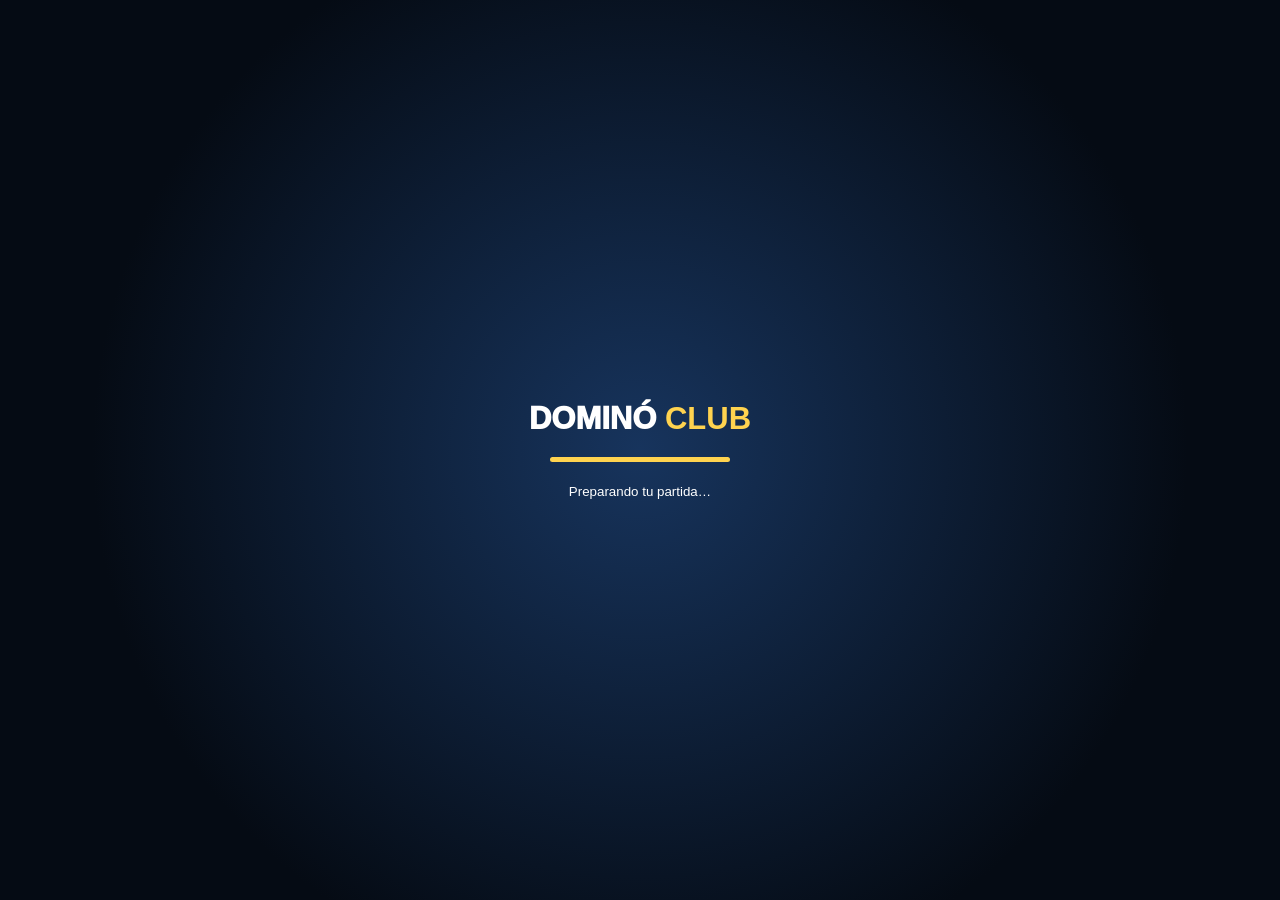
==== index.html @ 1cfa8d62 "Unifica portada de Dominó Club y accesos a juegos" ====
<!doctype html><html lang="es"><head><meta charset="utf-8"><meta name="viewport" content="width=device-width,initial-scale=1,viewport-fit=cover"><meta name="theme-color" content="#07111f"><title>Dominó Club</title><style>
*{box-sizing:border-box}body{margin:0;background:linear-gradient(180deg,#07111f,#0c1728 55%,#08101c);color:#fff;font-family:Arial,sans-serif;min-height:100vh}.splash{position:fixed;inset:0;z-index:99;background:radial-gradient(circle,#17345d,#050b14 70%);display:grid;place-items:center;text-align:center;transition:.35s}.splash.hide{opacity:0;visibility:hidden}.logo{font-size:31px;font-weight:1000}.logo b{color:#ffd34f}.loader{width:180px;height:5px;background:#ffffff1a;border-radius:8px;margin:20px auto;overflow:hidden}.loader i{display:block;height:100%;background:#ffd34f;animation:load 1.45s ease forwards}@keyframes load{from{width:0}to{width:100%}}.app{max-width:560px;margin:auto;padding:14px 14px 92px}.top{display:flex;justify-content:space-between;align-items:center}.account{display:flex;align-items:center;gap:8px;background:#111f34;border:1px solid #293a56;border-radius:24px;padding:4px 5px 4px 11px}.balance{font-weight:900;color:#ffd24d}.profile{width:38px;height:38px;border-radius:50%;border:2px solid #ffd24d;background:#1a2b45;color:white;font-weight:900}.hero{margin:18px 0 14px;background:linear-gradient(135deg,#263e6c,#121c31);border:1px solid #40577d;border-radius:22px;padding:18px}.hero small{color:#ffd24d;font-weight:900}.hero h1{font-size:25px;margin:7px 0}.hero p{margin:0;color:#b8c5d8}.section{display:flex;justify-content:space-between;margin:18px 2px 10px}.section h2{font-size:18px;margin:0}.section span{font-size:12px;color:#8293ad}.games{display:grid;grid-template-columns:1fr 1fr;gap:11px}.game{position:relative;text-decoration:none;color:white;border-radius:20px;padding:15px;min-height:180px;border:1px solid #ffffff25;overflow:hidden;box-shadow:0 12px 28px #0006}.game.big{grid-column:1/-1}.dom{background:radial-gradient(circle at 80% 35%,#28b98b55,transparent 35%),linear-gradient(145deg,#087052,#082d2a)}.slot{background:radial-gradient(circle at 70% 35%,#ffdc7050,transparent 35%),linear-gradient(145deg,#7b326e,#281744)}.ludo{background:radial-gradient(circle at 75% 30%,#58a7ff55,transparent 35%),linear-gradient(145deg,#175d9e,#182b4e)}.art{height:94px;margin-top:8px;display:flex;align-items:center;justify-content:center;filter:drop-shadow(0 8px 9px #0008)}.dom-art{position:relative}.domino-tile{width:42px;height:76px;border-radius:8px;background:linear-gradient(145deg,#fffdf0,#d9cba8);border:2px solid #fff3c7;box-shadow:inset -4px -5px 7px #8c8068,0 6px 9px #0009;position:relative}.domino-tile:after{content:"";position:absolute;left:4px;right:4px;top:50%;height:2px;background:#241b14}.domino-tile:before{content:"••  •••";white-space:pre-wrap;position:absolute;inset:7px;color:#16110d;font-size:18px;line-height:29px;text-align:center}.domino-tile:nth-child(1){transform:rotate(-24deg) translate(10px,6px)}.domino-tile:nth-child(2){transform:rotate(8deg);z-index:2}.domino-tile:nth-child(3){transform:rotate(26deg) translate(-9px,7px)}.crown-art{font-size:68px;text-shadow:0 0 18px #ffdf61,0 5px 0 #9c4e00}.ludo-art{gap:15px}.pawn{width:38px;height:50px;border-radius:50% 50% 42% 42%;position:relative;box-shadow:inset 5px 5px 7px #fff6,inset -6px -7px 8px #0004,0 7px 8px #0008}.pawn:before{content:"";position:absolute;width:28px;height:28px;border-radius:50%;left:5px;top:-14px;background:inherit;box-shadow:inset 4px 4px 5px #fff6,inset -4px -4px 5px #0004}.pawn:after{content:"";position:absolute;left:-7px;right:-7px;bottom:-6px;height:12px;border-radius:50%;background:inherit}.pawn.red{background:#ff334f}.pawn.blue{background:#1b9cff}.slot .art{font-size:55px}.ludo .art{letter-spacing:-15px}.game h3{font-size:21px;margin:5px 0}.game p{font-size:12px;color:#e6edf7;margin:0;max-width:72%}.tag{font-size:9px;font-weight:900;background:#ffffff1c;padding:5px 7px;border-radius:12px}.play{position:absolute;right:12px;bottom:12px;width:38px;height:38px;border-radius:50%;background:white;color:#111;display:grid;place-items:center;font-size:24px}.promo{margin-top:12px;border:1px solid #715d28;background:linear-gradient(135deg,#3a2c10,#171b27);border-radius:18px;padding:14px;display:flex;justify-content:space-between}.promo b{color:#ffd24d}.promo small{display:block;color:#aeb8c8;margin-top:4px}.nav{position:fixed;left:50%;transform:translateX(-50%);bottom:0;width:min(560px,100%);display:flex;justify-content:space-around;background:#091322f2;border-top:1px solid #263752;padding:10px 3px calc(9px + env(safe-area-inset-bottom));backdrop-filter:blur(12px)}.nav span{display:grid;text-align:center;gap:3px;color:#94a4bb;font-size:9px}.nav i{font-style:normal;font-size:19px}.nav .active{color:#ffd24d}
</style></head><body><div class="splash" id="splash"><div><div class="logo">DOMINÓ <b>CLUB</b></div><div class="loader"><i></i></div><small>Preparando tu partida…</small></div></div><main class="app"><header class="top"><div class="logo" style="font-size:22px">DOMINÓ <b>CLUB</b></div><div class="account"><span class="balance">🪙 10,000</span><button class="profile">F</button></div></header><section class="hero"><small>JUEGA · COMPITE · GANA</small><h1>Tu club de juegos</h1><p>Partidas, premios y eventos en un solo lugar.</p></section><div class="section"><h2>Juegos</h2><span>3 disponibles</span></div><section class="games"><a class="game dom big" href="domino.html"><span class="tag">MESAS Y TORNEOS</span><div class="art dom-art"><i class="domino-tile"></i><i class="domino-tile"></i><i class="domino-tile"></i></div><h3>Dominó</h3><p>Juega online, con amigos o crea tu sala.</p><span class="play">›</span></a><a class="game slot" href="slot.html"><span class="tag">CASCADAS</span><div class="art crown-art">♛</div><h3>Slots</h3><p>Coronas, premios y giros gratis.</p><span class="play">›</span></a><a class="game ludo" href="ludo.html"><span class="tag">VERSUS</span><div class="art ludo-art"><i class="pawn red"></i><b style="font-size:25px;color:#ffd24d">VS</b><i class="pawn blue"></i></div><h3>Ludo</h3><p>Lanza el dado y lleva tus fichas a casa.</p><span class="play">›</span></a></section><section class="promo"><div><b>🎡 Bono diario · 10 premios</b><small>Giros, monedas y multiplicadores.</small></div><strong>›</strong></section></main><nav class="nav"><span class="active"><i>⌂</i>Inicio</span><span><i>🎡</i>Bonos</span><span><i>🎟️</i>Pase</span><span><i>📜</i>Historial</span><span><i>❓</i>Soporte</span><span><i>●</i>Perfil</span></nav><script>setTimeout(()=>document.getElementById('splash').classList.add('hide'),2500)</script></body></html>
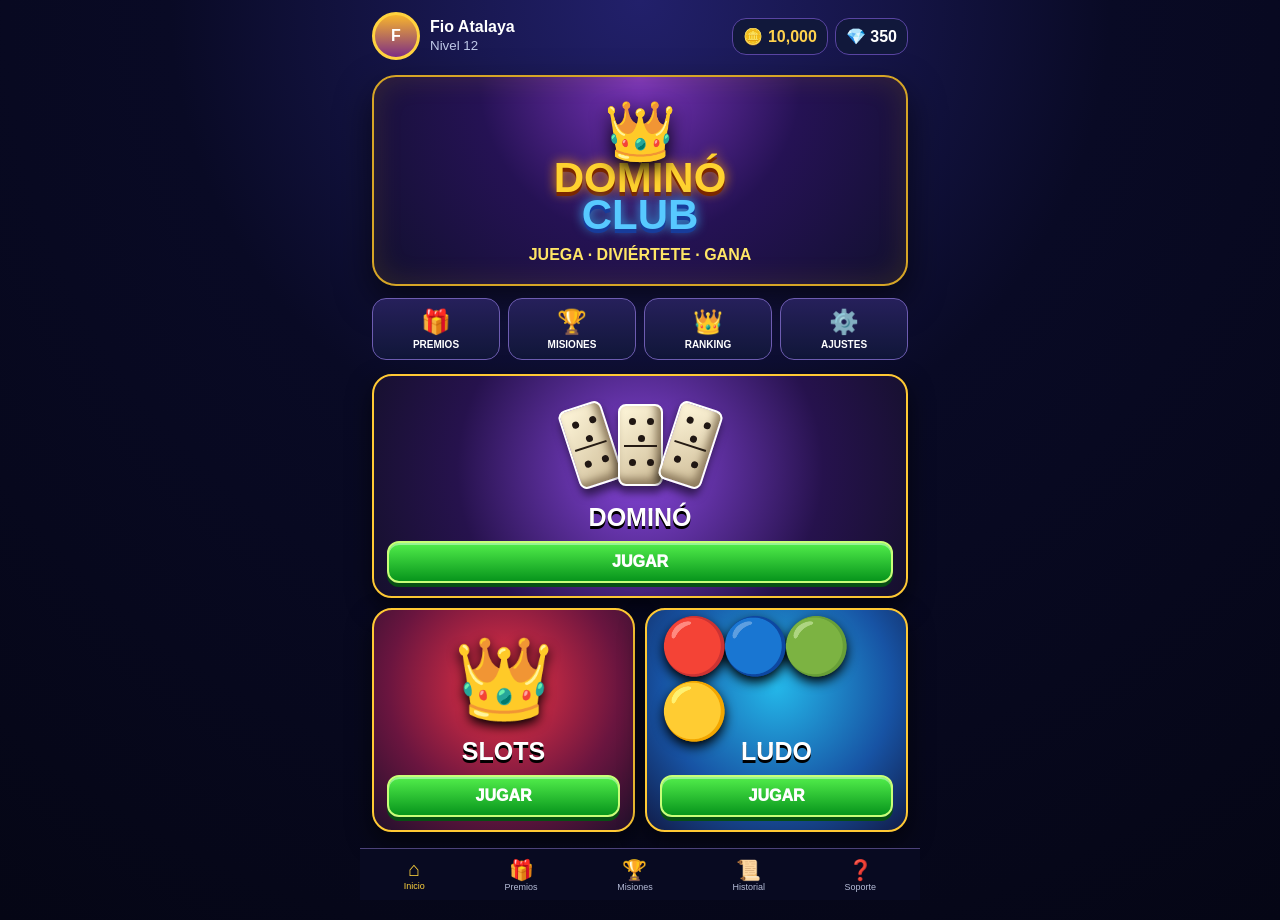
==== commit 8a13d3f8: "Rediseña portada con estilo visual premium aprobado" ====
--- a/index.html
+++ b/index.html
@@ -1,3 +1,3 @@
-<!doctype html><html lang="es"><head><meta charset="utf-8"><meta name="viewport" content="width=device-width,initial-scale=1,viewport-fit=cover"><meta name="theme-color" content="#07111f"><title>Dominó Club</title><style>
-*{box-sizing:border-box}body{margin:0;background:linear-gradient(180deg,#07111f,#0c1728 55%,#08101c);color:#fff;font-family:Arial,sans-serif;min-height:100vh}.splash{position:fixed;inset:0;z-index:99;background:radial-gradient(circle,#17345d,#050b14 70%);display:grid;place-items:center;text-align:center;transition:.35s}.splash.hide{opacity:0;visibility:hidden}.logo{font-size:31px;font-weight:1000}.logo b{color:#ffd34f}.loader{width:180px;height:5px;background:#ffffff1a;border-radius:8px;margin:20px auto;overflow:hidden}.loader i{display:block;height:100%;background:#ffd34f;animation:load 1.45s ease forwards}@keyframes load{from{width:0}to{width:100%}}.app{max-width:560px;margin:auto;padding:14px 14px 92px}.top{display:flex;justify-content:space-between;align-items:center}.account{display:flex;align-items:center;gap:8px;background:#111f34;border:1px solid #293a56;border-radius:24px;padding:4px 5px 4px 11px}.balance{font-weight:900;color:#ffd24d}.profile{width:38px;height:38px;border-radius:50%;border:2px solid #ffd24d;background:#1a2b45;color:white;font-weight:900}.hero{margin:18px 0 14px;background:linear-gradient(135deg,#263e6c,#121c31);border:1px solid #40577d;border-radius:22px;padding:18px}.hero small{color:#ffd24d;font-weight:900}.hero h1{font-size:25px;margin:7px 0}.hero p{margin:0;color:#b8c5d8}.section{display:flex;justify-content:space-between;margin:18px 2px 10px}.section h2{font-size:18px;margin:0}.section span{font-size:12px;color:#8293ad}.games{display:grid;grid-template-columns:1fr 1fr;gap:11px}.game{position:relative;text-decoration:none;color:white;border-radius:20px;padding:15px;min-height:180px;border:1px solid #ffffff25;overflow:hidden;box-shadow:0 12px 28px #0006}.game.big{grid-column:1/-1}.dom{background:radial-gradient(circle at 80% 35%,#28b98b55,transparent 35%),linear-gradient(145deg,#087052,#082d2a)}.slot{background:radial-gradient(circle at 70% 35%,#ffdc7050,transparent 35%),linear-gradient(145deg,#7b326e,#281744)}.ludo{background:radial-gradient(circle at 75% 30%,#58a7ff55,transparent 35%),linear-gradient(145deg,#175d9e,#182b4e)}.art{height:94px;margin-top:8px;display:flex;align-items:center;justify-content:center;filter:drop-shadow(0 8px 9px #0008)}.dom-art{position:relative}.domino-tile{width:42px;height:76px;border-radius:8px;background:linear-gradient(145deg,#fffdf0,#d9cba8);border:2px solid #fff3c7;box-shadow:inset -4px -5px 7px #8c8068,0 6px 9px #0009;position:relative}.domino-tile:after{content:"";position:absolute;left:4px;right:4px;top:50%;height:2px;background:#241b14}.domino-tile:before{content:"••  •••";white-space:pre-wrap;position:absolute;inset:7px;color:#16110d;font-size:18px;line-height:29px;text-align:center}.domino-tile:nth-child(1){transform:rotate(-24deg) translate(10px,6px)}.domino-tile:nth-child(2){transform:rotate(8deg);z-index:2}.domino-tile:nth-child(3){transform:rotate(26deg) translate(-9px,7px)}.crown-art{font-size:68px;text-shadow:0 0 18px #ffdf61,0 5px 0 #9c4e00}.ludo-art{gap:15px}.pawn{width:38px;height:50px;border-radius:50% 50% 42% 42%;position:relative;box-shadow:inset 5px 5px 7px #fff6,inset -6px -7px 8px #0004,0 7px 8px #0008}.pawn:before{content:"";position:absolute;width:28px;height:28px;border-radius:50%;left:5px;top:-14px;background:inherit;box-shadow:inset 4px 4px 5px #fff6,inset -4px -4px 5px #0004}.pawn:after{content:"";position:absolute;left:-7px;right:-7px;bottom:-6px;height:12px;border-radius:50%;background:inherit}.pawn.red{background:#ff334f}.pawn.blue{background:#1b9cff}.slot .art{font-size:55px}.ludo .art{letter-spacing:-15px}.game h3{font-size:21px;margin:5px 0}.game p{font-size:12px;color:#e6edf7;margin:0;max-width:72%}.tag{font-size:9px;font-weight:900;background:#ffffff1c;padding:5px 7px;border-radius:12px}.play{position:absolute;right:12px;bottom:12px;width:38px;height:38px;border-radius:50%;background:white;color:#111;display:grid;place-items:center;font-size:24px}.promo{margin-top:12px;border:1px solid #715d28;background:linear-gradient(135deg,#3a2c10,#171b27);border-radius:18px;padding:14px;display:flex;justify-content:space-between}.promo b{color:#ffd24d}.promo small{display:block;color:#aeb8c8;margin-top:4px}.nav{position:fixed;left:50%;transform:translateX(-50%);bottom:0;width:min(560px,100%);display:flex;justify-content:space-around;background:#091322f2;border-top:1px solid #263752;padding:10px 3px calc(9px + env(safe-area-inset-bottom));backdrop-filter:blur(12px)}.nav span{display:grid;text-align:center;gap:3px;color:#94a4bb;font-size:9px}.nav i{font-style:normal;font-size:19px}.nav .active{color:#ffd24d}
-</style></head><body><div class="splash" id="splash"><div><div class="logo">DOMINÓ <b>CLUB</b></div><div class="loader"><i></i></div><small>Preparando tu partida…</small></div></div><main class="app"><header class="top"><div class="logo" style="font-size:22px">DOMINÓ <b>CLUB</b></div><div class="account"><span class="balance">🪙 10,000</span><button class="profile">F</button></div></header><section class="hero"><small>JUEGA · COMPITE · GANA</small><h1>Tu club de juegos</h1><p>Partidas, premios y eventos en un solo lugar.</p></section><div class="section"><h2>Juegos</h2><span>3 disponibles</span></div><section class="games"><a class="game dom big" href="domino.html"><span class="tag">MESAS Y TORNEOS</span><div class="art dom-art"><i class="domino-tile"></i><i class="domino-tile"></i><i class="domino-tile"></i></div><h3>Dominó</h3><p>Juega online, con amigos o crea tu sala.</p><span class="play">›</span></a><a class="game slot" href="slot.html"><span class="tag">CASCADAS</span><div class="art crown-art">♛</div><h3>Slots</h3><p>Coronas, premios y giros gratis.</p><span class="play">›</span></a><a class="game ludo" href="ludo.html"><span class="tag">VERSUS</span><div class="art ludo-art"><i class="pawn red"></i><b style="font-size:25px;color:#ffd24d">VS</b><i class="pawn blue"></i></div><h3>Ludo</h3><p>Lanza el dado y lleva tus fichas a casa.</p><span class="play">›</span></a></section><section class="promo"><div><b>🎡 Bono diario · 10 premios</b><small>Giros, monedas y multiplicadores.</small></div><strong>›</strong></section></main><nav class="nav"><span class="active"><i>⌂</i>Inicio</span><span><i>🎡</i>Bonos</span><span><i>🎟️</i>Pase</span><span><i>📜</i>Historial</span><span><i>❓</i>Soporte</span><span><i>●</i>Perfil</span></nav><script>setTimeout(()=>document.getElementById('splash').classList.add('hide'),2500)</script></body></html>+<!doctype html><html lang="es"><head><meta charset="utf-8"><meta name="viewport" content="width=device-width,initial-scale=1,viewport-fit=cover"><title>Dominó Club</title><style>
+*{box-sizing:border-box}body{margin:0;background:radial-gradient(circle at 50% 0,#22206b 0,#090a25 42%,#050615 100%);color:#fff;font-family:Arial,sans-serif;min-height:100vh}.app{max-width:560px;margin:auto;padding:12px 12px 88px}.top{display:flex;align-items:center;gap:10px}.avatar{width:48px;height:48px;border-radius:50%;display:grid;place-items:center;background:linear-gradient(#f8b52d,#7c2d85);border:3px solid #ffd23f;font-weight:900}.user{flex:1}.user b{display:block}.user small{color:#bfc8e8}.curr{display:flex;gap:7px}.pill{background:#11183b;border:1px solid #5944a2;border-radius:14px;padding:8px 10px;font-weight:900}.pill.gold{color:#ffd24d}.brand{margin:15px 0 12px;border:2px solid #d6a526;border-radius:24px;padding:20px 14px;text-align:center;background:radial-gradient(circle at 50% 0,#7833ba,#251254 48%,#11102e);box-shadow:0 15px 35px #0009,inset 0 0 30px #f6b71e22}.brand .crown{font-size:58px;filter:drop-shadow(0 6px 9px #000)}.brand h1{margin:-5px 0 0;font-size:42px;line-height:.88;color:#ffd22f;text-shadow:0 4px #7b2700,0 0 12px #ff9d00}.brand h1 span{display:block;color:#57c9ff;text-shadow:0 4px #173c9b,0 0 12px #37baff}.brand p{margin:12px 0 0;color:#ffe666;font-weight:900}.shortcuts{display:grid;grid-template-columns:repeat(4,1fr);gap:8px;margin-bottom:14px}.shortcut{background:linear-gradient(#26205b,#101638);border:1px solid #6d5cb1;border-radius:14px;padding:9px 3px;text-align:center;font-size:10px;font-weight:900}.shortcut i{font-style:normal;display:block;font-size:24px;margin-bottom:3px}.games{display:grid;grid-template-columns:1fr 1fr;gap:10px}.card{position:relative;min-height:200px;border-radius:20px;padding:13px;text-decoration:none;color:#fff;overflow:hidden;border:2px solid #ffc934;box-shadow:0 10px 24px #0009}.card.dom{grid-column:1/-1;background:radial-gradient(circle at 50% 42%,#8846dc,#26124d 62%,#15102c)}.card.slot{background:radial-gradient(circle at 50% 35%,#f03345,#6a153f 60%,#21102c)}.card.ludo{background:radial-gradient(circle at 50% 35%,#24b7e9,#1753a4 60%,#111c48)}.art{height:112px;display:flex;justify-content:center;align-items:center;gap:5px}.tile{width:45px;height:82px;border-radius:8px;background:linear-gradient(145deg,#fff7db,#cdbb96);border:2px solid #fff;position:relative;box-shadow:inset -5px -5px 8px #8b795c,0 7px 9px #0008}.tile:after{content:"";position:absolute;left:4px;right:4px;top:50%;height:2px;background:#251b13}.tile:before{content:"";position:absolute;width:7px;height:7px;border-radius:50%;background:#201713;left:9px;top:12px;box-shadow:18px 0 #201713,9px 17px #201713,0 41px #201713,18px 41px #201713}.tile:nth-child(1){transform:rotate(-18deg)}.tile:nth-child(3){transform:rotate(18deg)}.queen{font-size:80px;filter:drop-shadow(0 5px 6px #000)}.pawns{font-size:55px;letter-spacing:-8px;filter:drop-shadow(0 5px 6px #000)}.card h2{text-align:center;margin:2px 0 9px;font-size:25px;text-shadow:0 3px #000}.play{display:block;background:linear-gradient(#52ee4b,#07951c);border:2px solid #c8ff78;border-radius:12px;text-align:center;padding:10px;font-weight:1000;color:white;box-shadow:inset 0 2px #fff6,0 4px #064f13}.nav{position:fixed;bottom:0;left:50%;transform:translateX(-50%);width:min(560px,100%);background:#090b22f2;border-top:1px solid #4c4279;display:flex;justify-content:space-around;padding:9px 4px calc(8px + env(safe-area-inset-bottom));backdrop-filter:blur(12px)}.nav span{text-align:center;font-size:9px;color:#b6bdd8}.nav i{display:block;font-style:normal;font-size:20px}.nav .active{color:#ffd43e}
+</style></head><body><main class="app"><header class="top"><div class="avatar">F</div><div class="user"><b>Fio Atalaya</b><small>Nivel 12</small></div><div class="curr"><span class="pill gold">🪙 10,000</span><span class="pill">💎 350</span></div></header><section class="brand"><div class="crown">👑</div><h1>DOMINÓ<span>CLUB</span></h1><p>JUEGA · DIVIÉRTETE · GANA</p></section><section class="shortcuts"><div class="shortcut"><i>🎁</i>PREMIOS</div><div class="shortcut"><i>🏆</i>MISIONES</div><div class="shortcut"><i>👑</i>RANKING</div><div class="shortcut"><i>⚙️</i>AJUSTES</div></section><section class="games"><a class="card dom" href="domino.html?v=20261001-redesign"><div class="art"><i class="tile"></i><i class="tile"></i><i class="tile"></i></div><h2>DOMINÓ</h2><span class="play">JUGAR</span></a><a class="card slot" href="slot.html?v=20261001-redesign"><div class="art queen">👑</div><h2>SLOTS</h2><span class="play">JUGAR</span></a><a class="card ludo" href="ludo.html?v=20261001-redesign"><div class="art pawns">🔴🔵🟢🟡</div><h2>LUDO</h2><span class="play">JUGAR</span></a></section></main><nav class="nav"><span class="active"><i>⌂</i>Inicio</span><span><i>🎁</i>Premios</span><span><i>🏆</i>Misiones</span><span><i>📜</i>Historial</span><span><i>❓</i>Soporte</span></nav></body></html>
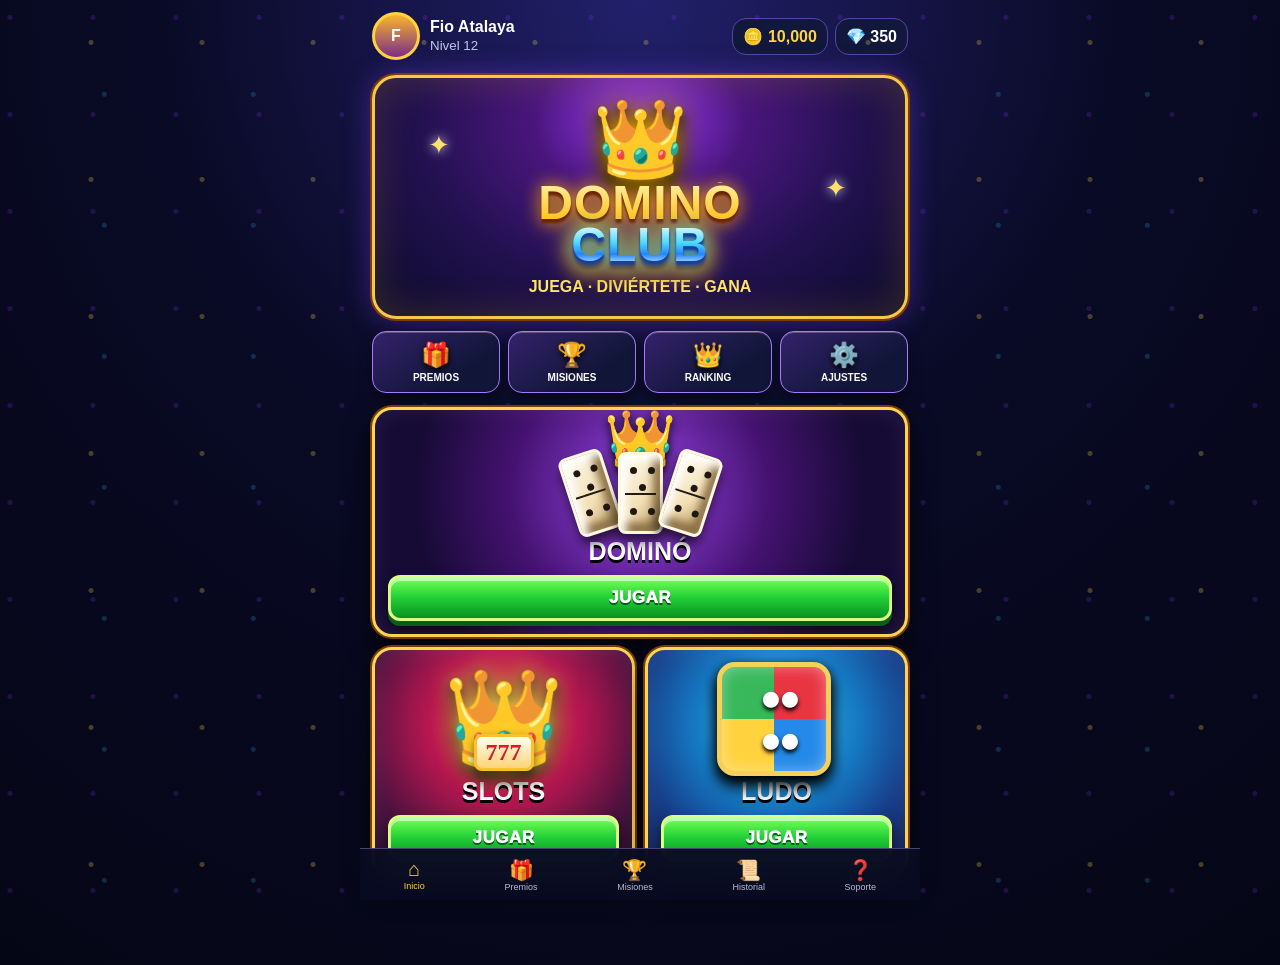
==== commit 4bf51211: "Mejora portada con arte CSS premium y profundidad 3D" ====
--- a/index.html
+++ b/index.html
@@ -1,3 +1,22 @@
 <!doctype html><html lang="es"><head><meta charset="utf-8"><meta name="viewport" content="width=device-width,initial-scale=1,viewport-fit=cover"><title>Dominó Club</title><style>
 *{box-sizing:border-box}body{margin:0;background:radial-gradient(circle at 50% 0,#22206b 0,#090a25 42%,#050615 100%);color:#fff;font-family:Arial,sans-serif;min-height:100vh}.app{max-width:560px;margin:auto;padding:12px 12px 88px}.top{display:flex;align-items:center;gap:10px}.avatar{width:48px;height:48px;border-radius:50%;display:grid;place-items:center;background:linear-gradient(#f8b52d,#7c2d85);border:3px solid #ffd23f;font-weight:900}.user{flex:1}.user b{display:block}.user small{color:#bfc8e8}.curr{display:flex;gap:7px}.pill{background:#11183b;border:1px solid #5944a2;border-radius:14px;padding:8px 10px;font-weight:900}.pill.gold{color:#ffd24d}.brand{margin:15px 0 12px;border:2px solid #d6a526;border-radius:24px;padding:20px 14px;text-align:center;background:radial-gradient(circle at 50% 0,#7833ba,#251254 48%,#11102e);box-shadow:0 15px 35px #0009,inset 0 0 30px #f6b71e22}.brand .crown{font-size:58px;filter:drop-shadow(0 6px 9px #000)}.brand h1{margin:-5px 0 0;font-size:42px;line-height:.88;color:#ffd22f;text-shadow:0 4px #7b2700,0 0 12px #ff9d00}.brand h1 span{display:block;color:#57c9ff;text-shadow:0 4px #173c9b,0 0 12px #37baff}.brand p{margin:12px 0 0;color:#ffe666;font-weight:900}.shortcuts{display:grid;grid-template-columns:repeat(4,1fr);gap:8px;margin-bottom:14px}.shortcut{background:linear-gradient(#26205b,#101638);border:1px solid #6d5cb1;border-radius:14px;padding:9px 3px;text-align:center;font-size:10px;font-weight:900}.shortcut i{font-style:normal;display:block;font-size:24px;margin-bottom:3px}.games{display:grid;grid-template-columns:1fr 1fr;gap:10px}.card{position:relative;min-height:200px;border-radius:20px;padding:13px;text-decoration:none;color:#fff;overflow:hidden;border:2px solid #ffc934;box-shadow:0 10px 24px #0009}.card.dom{grid-column:1/-1;background:radial-gradient(circle at 50% 42%,#8846dc,#26124d 62%,#15102c)}.card.slot{background:radial-gradient(circle at 50% 35%,#f03345,#6a153f 60%,#21102c)}.card.ludo{background:radial-gradient(circle at 50% 35%,#24b7e9,#1753a4 60%,#111c48)}.art{height:112px;display:flex;justify-content:center;align-items:center;gap:5px}.tile{width:45px;height:82px;border-radius:8px;background:linear-gradient(145deg,#fff7db,#cdbb96);border:2px solid #fff;position:relative;box-shadow:inset -5px -5px 8px #8b795c,0 7px 9px #0008}.tile:after{content:"";position:absolute;left:4px;right:4px;top:50%;height:2px;background:#251b13}.tile:before{content:"";position:absolute;width:7px;height:7px;border-radius:50%;background:#201713;left:9px;top:12px;box-shadow:18px 0 #201713,9px 17px #201713,0 41px #201713,18px 41px #201713}.tile:nth-child(1){transform:rotate(-18deg)}.tile:nth-child(3){transform:rotate(18deg)}.queen{font-size:80px;filter:drop-shadow(0 5px 6px #000)}.pawns{font-size:55px;letter-spacing:-8px;filter:drop-shadow(0 5px 6px #000)}.card h2{text-align:center;margin:2px 0 9px;font-size:25px;text-shadow:0 3px #000}.play{display:block;background:linear-gradient(#52ee4b,#07951c);border:2px solid #c8ff78;border-radius:12px;text-align:center;padding:10px;font-weight:1000;color:white;box-shadow:inset 0 2px #fff6,0 4px #064f13}.nav{position:fixed;bottom:0;left:50%;transform:translateX(-50%);width:min(560px,100%);background:#090b22f2;border-top:1px solid #4c4279;display:flex;justify-content:space-around;padding:9px 4px calc(8px + env(safe-area-inset-bottom));backdrop-filter:blur(12px)}.nav span{text-align:center;font-size:9px;color:#b6bdd8}.nav i{display:block;font-style:normal;font-size:20px}.nav .active{color:#ffd43e}
+
+/* Premium lobby pass: original CSS art, no third-party assets */
+body:before{content:"";position:fixed;inset:0;pointer-events:none;background:
+radial-gradient(circle at 12% 18%,#8c35ff33 0 2px,transparent 3px),
+radial-gradient(circle at 82% 31%,#ffd84a44 0 2px,transparent 3px),
+radial-gradient(circle at 70% 72%,#3bbcff33 0 2px,transparent 3px);background-size:83px 97px,111px 137px,149px 131px}
+.brand{position:relative;overflow:hidden;background:
+radial-gradient(ellipse at 50% 18%,#a13cff 0,#4a167d 28%,#21114f 60%,#0b0b2b 100%);border:3px solid #f5c84b;box-shadow:0 0 0 2px #7d3b08,0 0 28px #8e42ff66,inset 0 0 40px #ffba2630}
+.brand:before,.brand:after{content:"✦";position:absolute;color:#ffe26b;font-size:26px;text-shadow:0 0 12px #fff;animation:tw 1.8s infinite alternate}.brand:before{left:10%;top:22%}.brand:after{right:11%;top:40%;animation-delay:.7s}@keyframes tw{to{opacity:.25;transform:scale(.7)}}
+.brand .crown{font-size:76px;text-shadow:0 0 24px #ffb800,0 8px 8px #000;transform:translateY(-3px)}
+.brand h1{font-family:Impact,Arial Black,sans-serif;letter-spacing:1px;font-size:48px;background:linear-gradient(#fff1a0,#ffc21e 45%,#f17b00 70%,#fff09a);-webkit-background-clip:text;color:transparent;text-shadow:none;filter:drop-shadow(0 4px 1px #6d2400) drop-shadow(0 0 9px #ffae00)}
+.brand h1 span{background:linear-gradient(#eaffff,#49d9ff 45%,#2485ff 72%,#d7f7ff);-webkit-background-clip:text;color:transparent;text-shadow:none;filter:drop-shadow(0 4px 1px #173f9c) drop-shadow(0 0 10px #28c9ff)}
+.shortcut{position:relative;background:linear-gradient(145deg,#34226c,#111638 70%);border:1px solid #a77cff;box-shadow:inset 0 1px #ffffff3b,0 7px 14px #0007}.shortcut i{filter:drop-shadow(0 3px 3px #000)}
+.card{border:3px solid #ffd452;box-shadow:0 0 0 2px #783e00,0 14px 28px #000b,inset 0 0 25px #ffffff12}.card:before{content:"";position:absolute;inset:0;pointer-events:none;background:linear-gradient(120deg,transparent 18%,#ffffff22 28%,transparent 39%);transform:translateX(-120%);animation:shine 5s infinite}@keyframes shine{45%,100%{transform:translateX(130%)}}
+.card.dom{background:radial-gradient(circle at 50% 37%,#9d48ed,#451271 43%,#160b35 75%)}.card.slot{background:radial-gradient(circle at 50% 33%,#ff7845,#b81750 38%,#4d123f 72%,#1b0c2b)}.card.ludo{background:radial-gradient(circle at 50% 33%,#41dcff,#167cc6 40%,#173d89 70%,#101846)}
+.art{position:relative}.dom .art:before{content:"👑";position:absolute;font-size:58px;top:-17px;filter:drop-shadow(0 4px 5px #000);z-index:0}.dom .tile{z-index:1;margin-top:28px}.tile{background:linear-gradient(135deg,#fffdf3,#f2dfb4 58%,#b79a64);border:3px solid #fff9dc;box-shadow:inset 5px 5px 8px #fff,inset -7px -8px 9px #8b6e42,0 8px 12px #000a}
+.queen{font-size:96px;text-shadow:0 0 20px #ffdd55}.slot .art:after{content:"777";position:absolute;bottom:4px;background:linear-gradient(#fff,#ffd37b);color:#d7192e;border:3px solid #f9bf2f;border-radius:8px;padding:2px 9px;font:bold 24px Impact;box-shadow:0 4px 10px #0008}
+.ludo .art{font-size:0}.ludo .art:before{content:"";width:104px;height:104px;border-radius:18px;background:conic-gradient(#e93442 0 25%,#2489e9 0 50%,#ffd23e 0 75%,#38b85b 0);border:5px solid #f5d15b;box-shadow:0 7px 14px #0009,inset 0 0 15px #fff6}.ludo .art:after{content:"●  ●\A●  ●";white-space:pre;position:absolute;color:#fff;font:bold 37px/42px Arial;text-shadow:0 3px 4px #000}
+.play{position:relative;background:linear-gradient(#79ff55 0,#26d43a 45%,#079321 100%);border:3px solid #d9ff85;box-shadow:inset 0 3px #ffffff88,0 5px 0 #075e19,0 8px 14px #0008;text-shadow:0 2px #075e19;font-size:17px;letter-spacing:.5px}
 </style></head><body><main class="app"><header class="top"><div class="avatar">F</div><div class="user"><b>Fio Atalaya</b><small>Nivel 12</small></div><div class="curr"><span class="pill gold">🪙 10,000</span><span class="pill">💎 350</span></div></header><section class="brand"><div class="crown">👑</div><h1>DOMINÓ<span>CLUB</span></h1><p>JUEGA · DIVIÉRTETE · GANA</p></section><section class="shortcuts"><div class="shortcut"><i>🎁</i>PREMIOS</div><div class="shortcut"><i>🏆</i>MISIONES</div><div class="shortcut"><i>👑</i>RANKING</div><div class="shortcut"><i>⚙️</i>AJUSTES</div></section><section class="games"><a class="card dom" href="domino.html?v=20261001-redesign"><div class="art"><i class="tile"></i><i class="tile"></i><i class="tile"></i></div><h2>DOMINÓ</h2><span class="play">JUGAR</span></a><a class="card slot" href="slot.html?v=20261001-redesign"><div class="art queen">👑</div><h2>SLOTS</h2><span class="play">JUGAR</span></a><a class="card ludo" href="ludo.html?v=20261001-redesign"><div class="art pawns">🔴🔵🟢🟡</div><h2>LUDO</h2><span class="play">JUGAR</span></a></section></main><nav class="nav"><span class="active"><i>⌂</i>Inicio</span><span><i>🎁</i>Premios</span><span><i>🏆</i>Misiones</span><span><i>📜</i>Historial</span><span><i>❓</i>Soporte</span></nav></body></html>
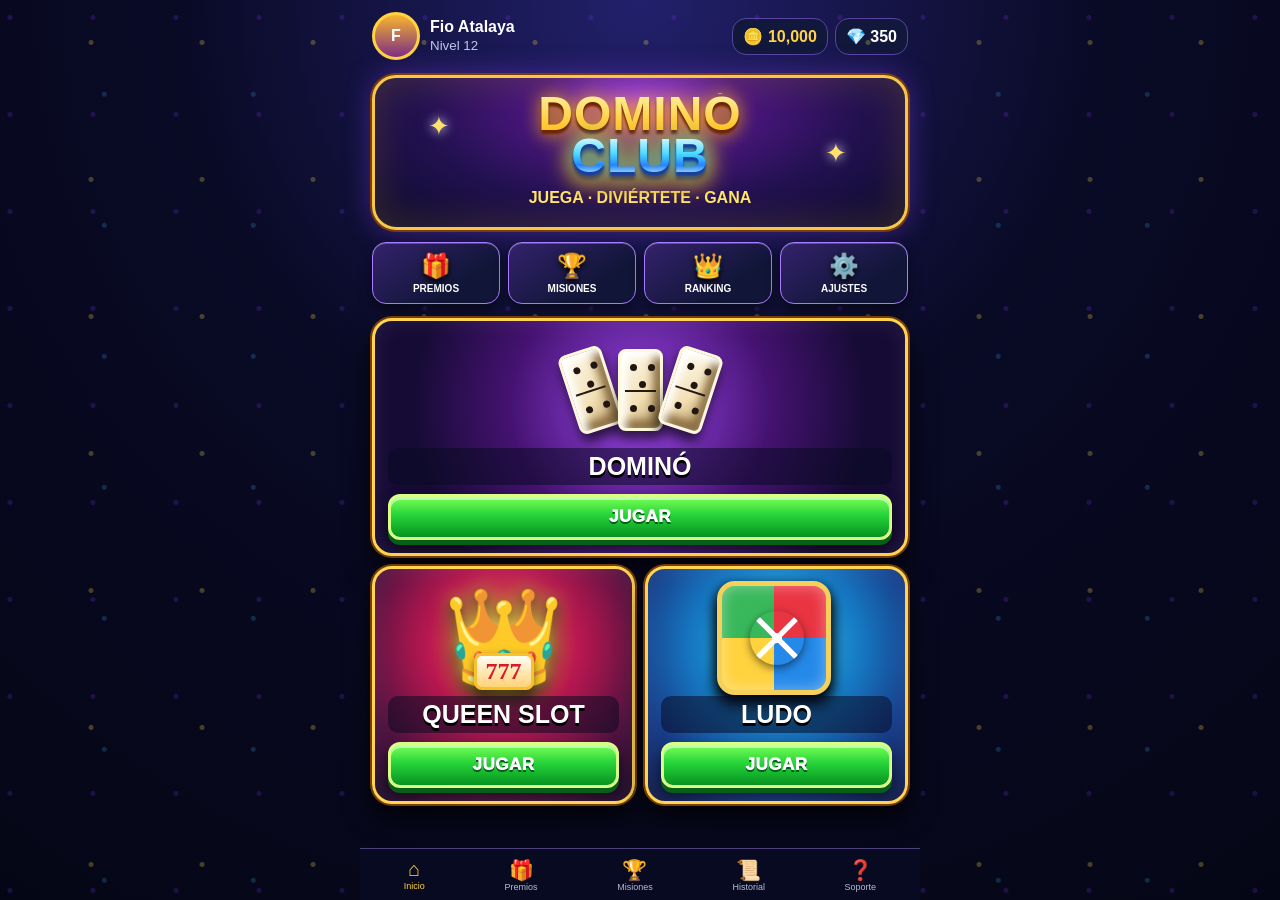
==== commit f75dfe40: "Restore splash and refine game lobby visuals" ====
--- a/index.html
+++ b/index.html
@@ -15,8 +15,8 @@
 .shortcut{position:relative;background:linear-gradient(145deg,#34226c,#111638 70%);border:1px solid #a77cff;box-shadow:inset 0 1px #ffffff3b,0 7px 14px #0007}.shortcut i{filter:drop-shadow(0 3px 3px #000)}
 .card{border:3px solid #ffd452;box-shadow:0 0 0 2px #783e00,0 14px 28px #000b,inset 0 0 25px #ffffff12}.card:before{content:"";position:absolute;inset:0;pointer-events:none;background:linear-gradient(120deg,transparent 18%,#ffffff22 28%,transparent 39%);transform:translateX(-120%);animation:shine 5s infinite}@keyframes shine{45%,100%{transform:translateX(130%)}}
 .card.dom{background:radial-gradient(circle at 50% 37%,#9d48ed,#451271 43%,#160b35 75%)}.card.slot{background:radial-gradient(circle at 50% 33%,#ff7845,#b81750 38%,#4d123f 72%,#1b0c2b)}.card.ludo{background:radial-gradient(circle at 50% 33%,#41dcff,#167cc6 40%,#173d89 70%,#101846)}
-.art{position:relative}.dom .art:before{content:"👑";position:absolute;font-size:58px;top:-17px;filter:drop-shadow(0 4px 5px #000);z-index:0}.dom .tile{z-index:1;margin-top:28px}.tile{background:linear-gradient(135deg,#fffdf3,#f2dfb4 58%,#b79a64);border:3px solid #fff9dc;box-shadow:inset 5px 5px 8px #fff,inset -7px -8px 9px #8b6e42,0 8px 12px #000a}
+.art{position:relative}.dom .art:before{content:"";display:none}.dom .tile{z-index:1;margin-top:0}.tile{background:linear-gradient(135deg,#fffdf3,#f2dfb4 58%,#b79a64);border:3px solid #fff9dc;box-shadow:inset 5px 5px 8px #fff,inset -7px -8px 9px #8b6e42,0 8px 12px #000a}
 .queen{font-size:96px;text-shadow:0 0 20px #ffdd55}.slot .art:after{content:"777";position:absolute;bottom:4px;background:linear-gradient(#fff,#ffd37b);color:#d7192e;border:3px solid #f9bf2f;border-radius:8px;padding:2px 9px;font:bold 24px Impact;box-shadow:0 4px 10px #0008}
-.ludo .art{font-size:0}.ludo .art:before{content:"";width:104px;height:104px;border-radius:18px;background:conic-gradient(#e93442 0 25%,#2489e9 0 50%,#ffd23e 0 75%,#38b85b 0);border:5px solid #f5d15b;box-shadow:0 7px 14px #0009,inset 0 0 15px #fff6}.ludo .art:after{content:"●  ●\A●  ●";white-space:pre;position:absolute;color:#fff;font:bold 37px/42px Arial;text-shadow:0 3px 4px #000}
+.ludo .art{font-size:0}.ludo .art:before{content:"";width:104px;height:104px;border-radius:18px;background:conic-gradient(#e93442 0 25%,#2489e9 0 50%,#ffd23e 0 75%,#38b85b 0);border:5px solid #f5d15b;box-shadow:0 7px 14px #0009,inset 0 0 15px #fff6}.ludo .art:after{content:"";position:absolute;width:54px;height:54px;border-radius:50%;background:radial-gradient(circle,#fff 0 12%,transparent 13%),linear-gradient(45deg,transparent 46%,#fff 47% 53%,transparent 54%),linear-gradient(-45deg,transparent 46%,#fff 47% 53%,transparent 54%);box-shadow:0 3px 8px #0008}.card h2{position:relative;z-index:3;background:#090b2288;border-radius:10px;padding:4px 6px}
 .play{position:relative;background:linear-gradient(#79ff55 0,#26d43a 45%,#079321 100%);border:3px solid #d9ff85;box-shadow:inset 0 3px #ffffff88,0 5px 0 #075e19,0 8px 14px #0008;text-shadow:0 2px #075e19;font-size:17px;letter-spacing:.5px}
-</style></head><body><main class="app"><header class="top"><div class="avatar">F</div><div class="user"><b>Fio Atalaya</b><small>Nivel 12</small></div><div class="curr"><span class="pill gold">🪙 10,000</span><span class="pill">💎 350</span></div></header><section class="brand"><div class="crown">👑</div><h1>DOMINÓ<span>CLUB</span></h1><p>JUEGA · DIVIÉRTETE · GANA</p></section><section class="shortcuts"><div class="shortcut"><i>🎁</i>PREMIOS</div><div class="shortcut"><i>🏆</i>MISIONES</div><div class="shortcut"><i>👑</i>RANKING</div><div class="shortcut"><i>⚙️</i>AJUSTES</div></section><section class="games"><a class="card dom" href="domino.html?v=20261001-redesign"><div class="art"><i class="tile"></i><i class="tile"></i><i class="tile"></i></div><h2>DOMINÓ</h2><span class="play">JUGAR</span></a><a class="card slot" href="slot.html?v=20261001-redesign"><div class="art queen">👑</div><h2>SLOTS</h2><span class="play">JUGAR</span></a><a class="card ludo" href="ludo.html?v=20261001-redesign"><div class="art pawns">🔴🔵🟢🟡</div><h2>LUDO</h2><span class="play">JUGAR</span></a></section></main><nav class="nav"><span class="active"><i>⌂</i>Inicio</span><span><i>🎁</i>Premios</span><span><i>🏆</i>Misiones</span><span><i>📜</i>Historial</span><span><i>❓</i>Soporte</span></nav></body></html>+.splash{position:fixed;inset:0;z-index:9999;display:grid;place-items:center;background:radial-gradient(circle at 50% 38%,#6b26a8,#17103c 48%,#050615);transition:opacity .45s,visibility .45s}.splash.hide{opacity:0;visibility:hidden}.splashLogo{text-align:center;font-family:Impact,Arial Black,sans-serif;font-size:46px;letter-spacing:1px;color:#ffd83f;text-shadow:0 4px #762900,0 0 18px #ffb000}.splashLogo span{display:block;color:#55d9ff;text-shadow:0 4px #163d9d,0 0 18px #22c9ff}.loader{width:170px;height:8px;border-radius:20px;background:#ffffff22;margin:20px auto 0;overflow:hidden;border:1px solid #ffffff44}.loader:after{content:"";display:block;height:100%;width:45%;border-radius:20px;background:linear-gradient(90deg,#ffd83f,#fff4a3);animation:load 1.15s ease-in-out infinite}@keyframes load{from{transform:translateX(-110%)}to{transform:translateX(330%)}}</style></head><body><div class="splash" id="splash"><div><div class="splashLogo">DOMINÓ<span>CLUB</span></div><div class="loader"></div></div></div><main class="app"><header class="top"><div class="avatar">F</div><div class="user"><b>Fio Atalaya</b><small>Nivel 12</small></div><div class="curr"><span class="pill gold">🪙 10,000</span><span class="pill">💎 350</span></div></header><section class="brand"><h1>DOMINÓ<span>CLUB</span></h1><p>JUEGA · DIVIÉRTETE · GANA</p></section><section class="shortcuts"><div class="shortcut"><i>🎁</i>PREMIOS</div><div class="shortcut"><i>🏆</i>MISIONES</div><div class="shortcut"><i>👑</i>RANKING</div><div class="shortcut"><i>⚙️</i>AJUSTES</div></section><section class="games"><a class="card dom" href="domino.html?v=20261001-lobbyfix1"><div class="art"><i class="tile"></i><i class="tile"></i><i class="tile"></i></div><h2>DOMINÓ</h2><span class="play">JUGAR</span></a><a class="card slot" href="slot.html?v=20261001-lobbyfix1"><div class="art queen">👑</div><h2>QUEEN SLOT</h2><span class="play">JUGAR</span></a><a class="card ludo" href="ludo.html?v=20261001-lobbyfix1"><div class="art pawns">🔴🔵🟢🟡</div><h2>LUDO</h2><span class="play">JUGAR</span></a></section></main><nav class="nav"><span class="active"><i>⌂</i>Inicio</span><span><i>🎁</i>Premios</span><span><i>🏆</i>Misiones</span><span><i>📜</i>Historial</span><span><i>❓</i>Soporte</span></nav><script>window.addEventListener("load",()=>setTimeout(()=>document.getElementById("splash").classList.add("hide"),900));</script></body></html>
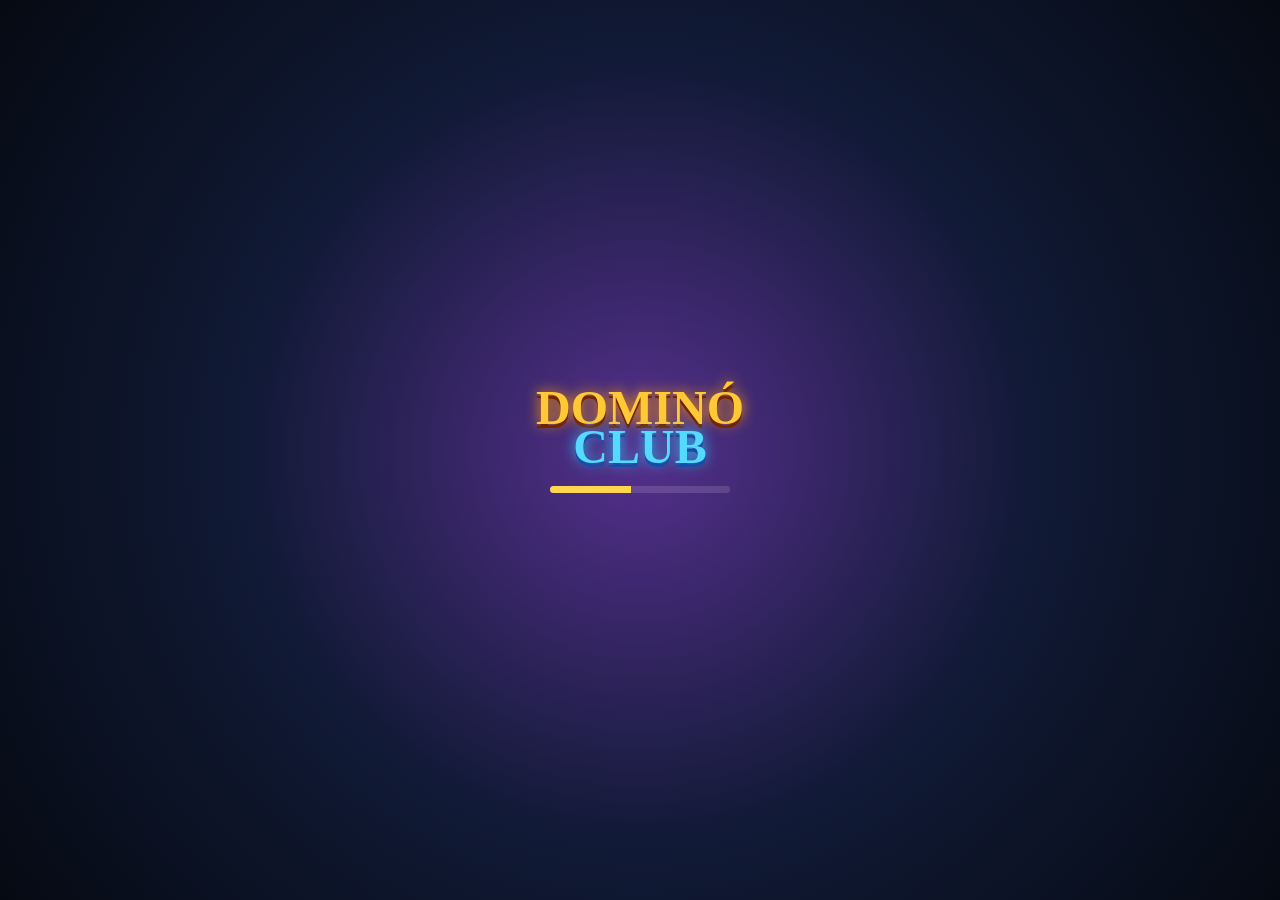
==== commit 863ce967: "Recrea lobby según referencias visuales aprobadas" ====
--- a/index.html
+++ b/index.html
@@ -1,22 +1,3 @@
 <!doctype html><html lang="es"><head><meta charset="utf-8"><meta name="viewport" content="width=device-width,initial-scale=1,viewport-fit=cover"><title>Dominó Club</title><style>
-*{box-sizing:border-box}body{margin:0;background:radial-gradient(circle at 50% 0,#22206b 0,#090a25 42%,#050615 100%);color:#fff;font-family:Arial,sans-serif;min-height:100vh}.app{max-width:560px;margin:auto;padding:12px 12px 88px}.top{display:flex;align-items:center;gap:10px}.avatar{width:48px;height:48px;border-radius:50%;display:grid;place-items:center;background:linear-gradient(#f8b52d,#7c2d85);border:3px solid #ffd23f;font-weight:900}.user{flex:1}.user b{display:block}.user small{color:#bfc8e8}.curr{display:flex;gap:7px}.pill{background:#11183b;border:1px solid #5944a2;border-radius:14px;padding:8px 10px;font-weight:900}.pill.gold{color:#ffd24d}.brand{margin:15px 0 12px;border:2px solid #d6a526;border-radius:24px;padding:20px 14px;text-align:center;background:radial-gradient(circle at 50% 0,#7833ba,#251254 48%,#11102e);box-shadow:0 15px 35px #0009,inset 0 0 30px #f6b71e22}.brand .crown{font-size:58px;filter:drop-shadow(0 6px 9px #000)}.brand h1{margin:-5px 0 0;font-size:42px;line-height:.88;color:#ffd22f;text-shadow:0 4px #7b2700,0 0 12px #ff9d00}.brand h1 span{display:block;color:#57c9ff;text-shadow:0 4px #173c9b,0 0 12px #37baff}.brand p{margin:12px 0 0;color:#ffe666;font-weight:900}.shortcuts{display:grid;grid-template-columns:repeat(4,1fr);gap:8px;margin-bottom:14px}.shortcut{background:linear-gradient(#26205b,#101638);border:1px solid #6d5cb1;border-radius:14px;padding:9px 3px;text-align:center;font-size:10px;font-weight:900}.shortcut i{font-style:normal;display:block;font-size:24px;margin-bottom:3px}.games{display:grid;grid-template-columns:1fr 1fr;gap:10px}.card{position:relative;min-height:200px;border-radius:20px;padding:13px;text-decoration:none;color:#fff;overflow:hidden;border:2px solid #ffc934;box-shadow:0 10px 24px #0009}.card.dom{grid-column:1/-1;background:radial-gradient(circle at 50% 42%,#8846dc,#26124d 62%,#15102c)}.card.slot{background:radial-gradient(circle at 50% 35%,#f03345,#6a153f 60%,#21102c)}.card.ludo{background:radial-gradient(circle at 50% 35%,#24b7e9,#1753a4 60%,#111c48)}.art{height:112px;display:flex;justify-content:center;align-items:center;gap:5px}.tile{width:45px;height:82px;border-radius:8px;background:linear-gradient(145deg,#fff7db,#cdbb96);border:2px solid #fff;position:relative;box-shadow:inset -5px -5px 8px #8b795c,0 7px 9px #0008}.tile:after{content:"";position:absolute;left:4px;right:4px;top:50%;height:2px;background:#251b13}.tile:before{content:"";position:absolute;width:7px;height:7px;border-radius:50%;background:#201713;left:9px;top:12px;box-shadow:18px 0 #201713,9px 17px #201713,0 41px #201713,18px 41px #201713}.tile:nth-child(1){transform:rotate(-18deg)}.tile:nth-child(3){transform:rotate(18deg)}.queen{font-size:80px;filter:drop-shadow(0 5px 6px #000)}.pawns{font-size:55px;letter-spacing:-8px;filter:drop-shadow(0 5px 6px #000)}.card h2{text-align:center;margin:2px 0 9px;font-size:25px;text-shadow:0 3px #000}.play{display:block;background:linear-gradient(#52ee4b,#07951c);border:2px solid #c8ff78;border-radius:12px;text-align:center;padding:10px;font-weight:1000;color:white;box-shadow:inset 0 2px #fff6,0 4px #064f13}.nav{position:fixed;bottom:0;left:50%;transform:translateX(-50%);width:min(560px,100%);background:#090b22f2;border-top:1px solid #4c4279;display:flex;justify-content:space-around;padding:9px 4px calc(8px + env(safe-area-inset-bottom));backdrop-filter:blur(12px)}.nav span{text-align:center;font-size:9px;color:#b6bdd8}.nav i{display:block;font-style:normal;font-size:20px}.nav .active{color:#ffd43e}
-
-/* Premium lobby pass: original CSS art, no third-party assets */
-body:before{content:"";position:fixed;inset:0;pointer-events:none;background:
-radial-gradient(circle at 12% 18%,#8c35ff33 0 2px,transparent 3px),
-radial-gradient(circle at 82% 31%,#ffd84a44 0 2px,transparent 3px),
-radial-gradient(circle at 70% 72%,#3bbcff33 0 2px,transparent 3px);background-size:83px 97px,111px 137px,149px 131px}
-.brand{position:relative;overflow:hidden;background:
-radial-gradient(ellipse at 50% 18%,#a13cff 0,#4a167d 28%,#21114f 60%,#0b0b2b 100%);border:3px solid #f5c84b;box-shadow:0 0 0 2px #7d3b08,0 0 28px #8e42ff66,inset 0 0 40px #ffba2630}
-.brand:before,.brand:after{content:"✦";position:absolute;color:#ffe26b;font-size:26px;text-shadow:0 0 12px #fff;animation:tw 1.8s infinite alternate}.brand:before{left:10%;top:22%}.brand:after{right:11%;top:40%;animation-delay:.7s}@keyframes tw{to{opacity:.25;transform:scale(.7)}}
-.brand .crown{font-size:76px;text-shadow:0 0 24px #ffb800,0 8px 8px #000;transform:translateY(-3px)}
-.brand h1{font-family:Impact,Arial Black,sans-serif;letter-spacing:1px;font-size:48px;background:linear-gradient(#fff1a0,#ffc21e 45%,#f17b00 70%,#fff09a);-webkit-background-clip:text;color:transparent;text-shadow:none;filter:drop-shadow(0 4px 1px #6d2400) drop-shadow(0 0 9px #ffae00)}
-.brand h1 span{background:linear-gradient(#eaffff,#49d9ff 45%,#2485ff 72%,#d7f7ff);-webkit-background-clip:text;color:transparent;text-shadow:none;filter:drop-shadow(0 4px 1px #173f9c) drop-shadow(0 0 10px #28c9ff)}
-.shortcut{position:relative;background:linear-gradient(145deg,#34226c,#111638 70%);border:1px solid #a77cff;box-shadow:inset 0 1px #ffffff3b,0 7px 14px #0007}.shortcut i{filter:drop-shadow(0 3px 3px #000)}
-.card{border:3px solid #ffd452;box-shadow:0 0 0 2px #783e00,0 14px 28px #000b,inset 0 0 25px #ffffff12}.card:before{content:"";position:absolute;inset:0;pointer-events:none;background:linear-gradient(120deg,transparent 18%,#ffffff22 28%,transparent 39%);transform:translateX(-120%);animation:shine 5s infinite}@keyframes shine{45%,100%{transform:translateX(130%)}}
-.card.dom{background:radial-gradient(circle at 50% 37%,#9d48ed,#451271 43%,#160b35 75%)}.card.slot{background:radial-gradient(circle at 50% 33%,#ff7845,#b81750 38%,#4d123f 72%,#1b0c2b)}.card.ludo{background:radial-gradient(circle at 50% 33%,#41dcff,#167cc6 40%,#173d89 70%,#101846)}
-.art{position:relative}.dom .art:before{content:"";display:none}.dom .tile{z-index:1;margin-top:0}.tile{background:linear-gradient(135deg,#fffdf3,#f2dfb4 58%,#b79a64);border:3px solid #fff9dc;box-shadow:inset 5px 5px 8px #fff,inset -7px -8px 9px #8b6e42,0 8px 12px #000a}
-.queen{font-size:96px;text-shadow:0 0 20px #ffdd55}.slot .art:after{content:"777";position:absolute;bottom:4px;background:linear-gradient(#fff,#ffd37b);color:#d7192e;border:3px solid #f9bf2f;border-radius:8px;padding:2px 9px;font:bold 24px Impact;box-shadow:0 4px 10px #0008}
-.ludo .art{font-size:0}.ludo .art:before{content:"";width:104px;height:104px;border-radius:18px;background:conic-gradient(#e93442 0 25%,#2489e9 0 50%,#ffd23e 0 75%,#38b85b 0);border:5px solid #f5d15b;box-shadow:0 7px 14px #0009,inset 0 0 15px #fff6}.ludo .art:after{content:"";position:absolute;width:54px;height:54px;border-radius:50%;background:radial-gradient(circle,#fff 0 12%,transparent 13%),linear-gradient(45deg,transparent 46%,#fff 47% 53%,transparent 54%),linear-gradient(-45deg,transparent 46%,#fff 47% 53%,transparent 54%);box-shadow:0 3px 8px #0008}.card h2{position:relative;z-index:3;background:#090b2288;border-radius:10px;padding:4px 6px}
-.play{position:relative;background:linear-gradient(#79ff55 0,#26d43a 45%,#079321 100%);border:3px solid #d9ff85;box-shadow:inset 0 3px #ffffff88,0 5px 0 #075e19,0 8px 14px #0008;text-shadow:0 2px #075e19;font-size:17px;letter-spacing:.5px}
-.splash{position:fixed;inset:0;z-index:9999;display:grid;place-items:center;background:radial-gradient(circle at 50% 38%,#6b26a8,#17103c 48%,#050615);transition:opacity .45s,visibility .45s}.splash.hide{opacity:0;visibility:hidden}.splashLogo{text-align:center;font-family:Impact,Arial Black,sans-serif;font-size:46px;letter-spacing:1px;color:#ffd83f;text-shadow:0 4px #762900,0 0 18px #ffb000}.splashLogo span{display:block;color:#55d9ff;text-shadow:0 4px #163d9d,0 0 18px #22c9ff}.loader{width:170px;height:8px;border-radius:20px;background:#ffffff22;margin:20px auto 0;overflow:hidden;border:1px solid #ffffff44}.loader:after{content:"";display:block;height:100%;width:45%;border-radius:20px;background:linear-gradient(90deg,#ffd83f,#fff4a3);animation:load 1.15s ease-in-out infinite}@keyframes load{from{transform:translateX(-110%)}to{transform:translateX(330%)}}</style></head><body><div class="splash" id="splash"><div><div class="splashLogo">DOMINÓ<span>CLUB</span></div><div class="loader"></div></div></div><main class="app"><header class="top"><div class="avatar">F</div><div class="user"><b>Fio Atalaya</b><small>Nivel 12</small></div><div class="curr"><span class="pill gold">🪙 10,000</span><span class="pill">💎 350</span></div></header><section class="brand"><h1>DOMINÓ<span>CLUB</span></h1><p>JUEGA · DIVIÉRTETE · GANA</p></section><section class="shortcuts"><div class="shortcut"><i>🎁</i>PREMIOS</div><div class="shortcut"><i>🏆</i>MISIONES</div><div class="shortcut"><i>👑</i>RANKING</div><div class="shortcut"><i>⚙️</i>AJUSTES</div></section><section class="games"><a class="card dom" href="domino.html?v=20261001-lobbyfix1"><div class="art"><i class="tile"></i><i class="tile"></i><i class="tile"></i></div><h2>DOMINÓ</h2><span class="play">JUGAR</span></a><a class="card slot" href="slot.html?v=20261001-lobbyfix1"><div class="art queen">👑</div><h2>QUEEN SLOT</h2><span class="play">JUGAR</span></a><a class="card ludo" href="ludo.html?v=20261001-lobbyfix1"><div class="art pawns">🔴🔵🟢🟡</div><h2>LUDO</h2><span class="play">JUGAR</span></a></section></main><nav class="nav"><span class="active"><i>⌂</i>Inicio</span><span><i>🎁</i>Premios</span><span><i>🏆</i>Misiones</span><span><i>📜</i>Historial</span><span><i>❓</i>Soporte</span></nav><script>window.addEventListener("load",()=>setTimeout(()=>document.getElementById("splash").classList.add("hide"),900));</script></body></html>+*{box-sizing:border-box}body{margin:0;background:#07101d;color:#fff;font-family:Arial,sans-serif;min-height:100vh;background-image:radial-gradient(circle at 50% 0,#253b70 0,#101c35 32%,#07101d 72%)}.app{max-width:560px;margin:auto;padding:8px 9px 92px}.top{height:58px;display:flex;align-items:center;gap:8px;background:linear-gradient(#12233d,#091526);border:1px solid #334d68;border-radius:10px;padding:7px;box-shadow:0 5px 16px #0009}.avatar{width:42px;height:42px;border-radius:50%;display:grid;place-items:center;background:linear-gradient(#e9b35a,#6f2d73);border:2px solid #ffd75a;font-weight:900}.user{flex:1}.user b{display:block;font-size:13px}.user small{color:#b7c5da;font-size:10px}.curr{display:flex;gap:5px}.pill{background:#07101f;border:1px solid #35516c;border-radius:8px;padding:7px 8px;font-weight:900;font-size:12px}.pill.gold{color:#ffd85a}.logo{margin:9px 0;padding:14px 8px 11px;text-align:center;border:1px solid #6b4b23;border-radius:14px;background:radial-gradient(circle,#623391 0,#211d4d 46%,#0c1830 100%);box-shadow:inset 0 0 22px #f6a71c22,0 7px 20px #0008}.logo h1{margin:0;font:900 42px/34px Impact,Arial Black,sans-serif;letter-spacing:1px;color:#ffc935;text-shadow:0 3px #7d2700,0 0 9px #ff8c00}.logo h1 span{display:block;color:#57d8ff;text-shadow:0 3px #174eaa,0 0 9px #2bbcff}.logo p{margin:9px 0 0;color:#ffe36a;font-weight:900;font-size:11px}.quick{display:grid;grid-template-columns:repeat(4,1fr);gap:5px;margin-bottom:8px}.quick div{padding:7px 2px;text-align:center;border-radius:8px;background:linear-gradient(#182b48,#0a1527);border:1px solid #405a77;font-size:8px;font-weight:900}.quick i{display:block;font-style:normal;font-size:19px;margin-bottom:2px}.games{display:grid;grid-template-columns:repeat(3,1fr);gap:6px}.game{position:relative;overflow:hidden;text-decoration:none;color:#fff;min-height:238px;border-radius:13px;border:2px solid #d7a630;box-shadow:0 8px 18px #000b,inset 0 0 20px #ffffff13;padding:7px;display:flex;flex-direction:column}.game.dom{background:radial-gradient(circle at 50% 30%,#6c36a8,#2b174e 55%,#11172b)}.game.slot{background:radial-gradient(circle at 50% 28%,#ff4d35,#7b1648 53%,#25132c)}.game.ludo{background:radial-gradient(circle at 50% 28%,#35cfff,#176cb5 53%,#13204a)}.art{height:142px;position:relative;display:grid;place-items:center}.game h2{text-align:center;margin:2px 0 8px;font:900 22px Impact,Arial Black,sans-serif;text-shadow:0 3px #000}.play{margin-top:auto;padding:9px 2px;border-radius:9px;text-align:center;background:linear-gradient(#68fa50,#0eb72b 55%,#078a1e);border:2px solid #c8ff73;box-shadow:inset 0 2px #fff8,0 4px #075a18;font-weight:1000}.domset{width:112px;height:115px;position:relative}.dt{position:absolute;width:39px;height:79px;border-radius:7px;background:linear-gradient(135deg,#fff9df,#d8bd85);border:2px solid #fff6d1;box-shadow:inset -4px -5px 7px #8d7046,0 6px 8px #0008}.dt:after{content:"";position:absolute;left:4px;right:4px;top:50%;height:2px;background:#3a2818}.dt:before{content:"•  •\A  •\A•  •";white-space:pre;position:absolute;inset:4px;text-align:center;color:#1d1712;font:bold 21px/20px Arial}.dt.a{left:4px;top:24px;transform:rotate(-20deg)}.dt.b{left:36px;top:10px;z-index:2}.dt.c{right:4px;top:24px;transform:rotate(20deg)}.slotart .crown{font-size:68px;filter:drop-shadow(0 6px 6px #000)}.slotart .reel{position:absolute;bottom:10px;background:linear-gradient(#fff4c7,#e5bd65);border:3px solid #ffce43;border-radius:9px;color:#d31c25;font:900 28px Impact;padding:5px 9px;box-shadow:0 5px 10px #0008}.vs{width:125px;height:130px;position:relative}.pawn{position:absolute;width:45px;height:45px;border-radius:50%;top:15px;box-shadow:inset 7px 6px 8px #fff7,inset -8px -8px 9px #0004,0 7px 8px #0008}.pawn:before{content:"";position:absolute;left:8px;top:33px;width:29px;height:48px;border-radius:45% 45% 25% 25%;background:inherit}.pawn:after{content:"";position:absolute;left:-3px;top:70px;width:51px;height:15px;border-radius:50%;background:inherit}.pawn.red{left:4px;background:#ed3d42}.pawn.blue{right:4px;background:#2587e5}.versus{position:absolute;left:50%;top:47%;transform:translate(-50%,-50%);font:900 24px Impact;color:#ffe45a;text-shadow:0 3px #9a2900,0 0 8px #fff}.boardmini{position:absolute;width:110px;height:55px;left:7px;bottom:0;transform:perspective(100px) rotateX(45deg);background:conic-gradient(#ed3d42 0 25%,#2488e5 0 50%,#ffd340 0 75%,#31ad58 0);border:3px solid #f8d05a}.banner{margin-top:9px;padding:10px;text-align:center;border-radius:10px;border:1px solid #72552b;background:linear-gradient(90deg,#32134f,#7b2449,#32134f);color:#ffe36b;font-weight:900;font-size:11px}.nav{position:fixed;bottom:0;left:50%;transform:translateX(-50%);width:min(560px,100%);height:68px;background:#07101df5;border-top:1px solid #304760;display:flex;justify-content:space-around;align-items:center}.nav span{text-align:center;font-size:8px;color:#bdc7d8}.nav i{display:block;font-style:normal;font-size:20px}.splash{position:fixed;inset:0;z-index:99;display:grid;place-items:center;background:radial-gradient(circle,#56308e,#111a36 50%,#050a12);transition:.45s}.splash.hide{opacity:0;visibility:hidden}.slogo{text-align:center;font:900 48px/39px Impact;color:#ffc935;text-shadow:0 4px #742400,0 0 14px #ff9d00}.slogo span{display:block;color:#56d9ff;text-shadow:0 4px #174da7,0 0 14px #2bc6ff}.load{width:180px;height:7px;margin:20px auto;background:#ffffff22;border-radius:9px;overflow:hidden}.load:after{content:"";display:block;width:45%;height:100%;background:#ffd64d;animation:ld 1s infinite}@keyframes ld{from{transform:translateX(-110%)}to{transform:translateX(330%)}}@media(max-width:390px){.game{min-height:220px}.art{height:128px}.game h2{font-size:19px}}
+</style></head><body><div class="splash" id="splash"><div><div class="slogo">DOMINÓ<span>CLUB</span></div><div class="load"></div></div></div><main class="app"><header class="top"><div class="avatar">F</div><div class="user"><b>Fio Atalaya</b><small>Nivel 12</small></div><div class="curr"><span class="pill gold">🪙 10,000</span><span class="pill">💎 350</span></div></header><section class="logo"><h1>DOMINÓ<span>CLUB</span></h1><p>JUEGA · DIVIÉRTETE · GANA</p></section><section class="quick"><div><i>🎁</i>EVENTOS</div><div><i>📋</i>RECOMPENSAS</div><div><i>🏆</i>TORNEOS</div><div><i>⚙️</i>AJUSTES</div></section><section class="games"><a class="game dom" href="domino.html?v=ref20261001"><div class="art"><div class="domset"><i class="dt a"></i><i class="dt b"></i><i class="dt c"></i></div></div><h2>DOMINÓ</h2><span class="play">JUGAR</span></a><a class="game slot" href="slot.html?v=ref20261001"><div class="art slotart"><div class="crown">👑</div><div class="reel">777</div></div><h2>SLOTS</h2><span class="play">JUGAR</span></a><a class="game ludo" href="ludo.html?v=ref20261001"><div class="art"><div class="vs"><div class="boardmini"></div><i class="pawn red"></i><b class="versus">VS</b><i class="pawn blue"></i></div></div><h2>LUDO</h2><span class="play">JUGAR</span></a></section><div class="banner">🏆 TORNEOS DIARIOS · PREMIOS Y MISIONES</div></main><nav class="nav"><span><i>🏠</i>Inicio</span><span><i>🛒</i>Tienda</span><span><i>🪙</i>Mis monedas</span><span><i>🏆</i>Torneos</span><span><i>🎁</i>Eventos</span></nav><script>addEventListener("load",()=>setTimeout(()=>splash.classList.add("hide"),1200))</script></body></html>
